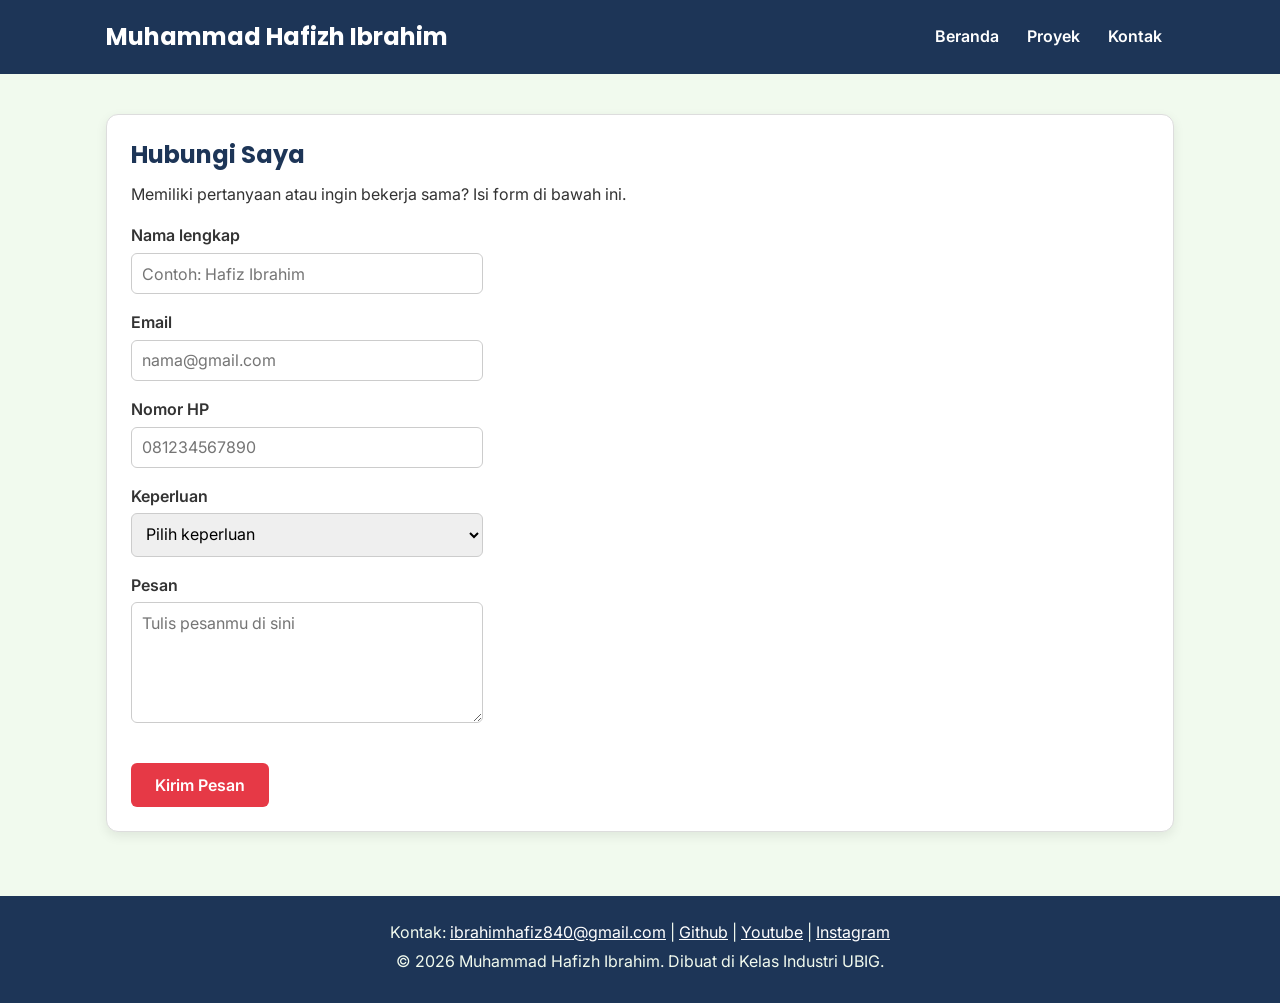
==== kontak.html @ fad22f4e "fix: merapikan susunan file" ====
<!doctype html>
<html lang="id">
  <head>
    <meta charset="UTF-8" />
    <meta name="viewport" content="width=device-width, initial-scale=1.0" />
    <title>Muhammad Hafizh Ibrahim | Hubungi Saya</title>
    <link rel="preconnect" href="https://fonts.googleapis.com">
    <link rel="preconnect" href="https://fonts.gstatic.com" crossorigin>
    <link href="https://fonts.googleapis.com/css2?family=Inter:wght@400;600&family=Poppins:wght@600;700&display=swap" rel="stylesheet">
    <link rel="stylesheet" href="css/style.css">
  </head>
  <body>
    <header>
      <div class="container navbar">
        <h1>Muhammad Hafizh Ibrahim</h1>
        <nav>
          <ul>
            <li><a href="index.html">Beranda</a></li>
            <li><a href="proyek.html">Proyek</a></li>
            <li><a href="kontak.html">Kontak</a></li>
          </ul>
        </nav>
      </div>
    </header>

    <main>
      <div class="container">
        <section class="kartu">
          <h2>Hubungi Saya</h2>
          <p>Memiliki pertanyaan atau ingin bekerja sama? Isi form di bawah ini.</p>
          <form>
            <p>
              <label for="nama">Nama lengkap</label><br>
              <input type="text" id="nama" name="nama" placeholder="Contoh: Hafiz Ibrahim" required>
            </p>
            <p>
              <label for="email">Email</label><br>
              <input type="email" id="email" name="email" placeholder="nama@gmail.com" required>
            </p>
            <p>
              <label for="hp">Nomor HP</label><br>
              <input type="tel" id="hp" name="hp" placeholder="081234567890" required>
            </p>
            <p>
              <label for="keperluan">Keperluan</label><br>
              <select id="keperluan" name="keperluan" required>
                <option value=""> Pilih keperluan </option>
                <option value="bertanya">Bertanya</option>
                <option value="kerja-sama">Kerja Sama</option>
                <option value="lainnya">Lainnya</option>
              </select>
            </p>
            <p>
              <label for="pesan">Pesan</label><br>
              <textarea id="pesan" name="pesan" rows="5" cols="40" placeholder="Tulis pesanmu di sini" required></textarea>
            </p>
            <button type="submit">Kirim Pesan</button>
          </form>
        </section>
      </div>
    </main>

    <footer>
      <p>Kontak: <a href="mailto:ibrahimhafiz840@gmail.com">ibrahimhafiz840@gmail.com</a> | <a href="https://github.com/mhafizhibrahim" target="_blank">Github</a> | <a href="https://www.youtube.com/@Huezaa" target="_blank">Youtube</a> | <a href="https://www.instagram.com/hpissnc_/" target="_blank">Instagram</a></p>
      <p>&copy; 2026 Muhammad Hafizh Ibrahim. Dibuat di Kelas Industri UBIG.</p>
    </footer>
  </body>
</html>
---- css/style.css ----
/* 1. Reset */
* {
  box-sizing: border-box;
  margin: 0;
}

img {
  max-width: 100%;
  height: auto;
}

/* 2. Dasar halaman: warna dan huruf */
body {
  font-family: "Inter", Arial, sans-serif;
  font-size: 1rem;
  line-height: 1.6;
  color: #333333;
  background-color: #F1FAEE;
}

h1, h2, h3 {
  font-family: "Poppins", Arial, sans-serif;
  color: #1D3557;
  line-height: 1.3;
}

h2 { margin-bottom: 0.75rem; }
p, ul, ol { margin-bottom: 1rem; }
a { color: #E63946; }

/* 3. Wadah, header, dan menu */
.container {
  max-width: 1100px;
  margin: 0 auto;
  padding: 0 1rem;
}

header {
  background-color: #1D3557;
  color: #FFFFFF;
  padding: 1rem 0;
}

header h1 {
  color: #FFFFFF;
  font-size: 1.5rem;
}

.navbar {
  display: flex;
  flex-wrap: wrap;
  justify-content: space-between;
  align-items: center;
  gap: 0.5rem;
}

nav ul {
  display: flex;
  gap: 0.25rem;
  padding: 0;
  margin: 0;
  list-style: none;
}

nav a {
  display: inline-block;
  padding: 0.5rem 0.75rem;
  border-radius: 6px;
  color: #FFFFFF;
  font-weight: 600;
  text-decoration: none;
}

/* 4. Isi utama, hero, dan kartu */
main {
  padding: 1.5rem 0;
}

.hero {
  display: flex;
  flex-direction: column;
  align-items: center;
  gap: 1.5rem;
  padding: 1rem 0 2rem;
  text-align: center;
}

.hero img {
  border: 4px solid #E63946;
  border-radius: 50%;
}

.hero h2 {
  font-size: 2rem;
}

.tombol {
  display: inline-block;
  padding: 0.75rem 1.5rem;
  border-radius: 6px;
  background-color: #E63946;
  color: #FFFFFF;
  font-weight: 600;
  text-decoration: none;
}

.kartu {
  background-color: #FFFFFF;
  padding: 1rem;
  margin-bottom: 1.5rem;
  border: 1px solid #DDDDDD;
  border-radius: 12px;
  box-shadow: 0 4px 12px rgba(0, 0, 0, 0.08);
}

.daftar-kartu {
  display: flex;
  flex-wrap: wrap;
  gap: 1.5rem;
  margin-bottom: 1.5rem;
}

.daftar-kartu .kartu {
  flex: 1 1 280px;
  margin-bottom: 0;
}

article img {
  border-radius: 8px;
  border: 1px solid #DDDDDD;
}

/* 5. Tabel */
table {
  border-collapse: collapse;
  width: 100%;
}

caption {
  font-weight: 600;
  text-align: left;
  margin-bottom: 0.5rem;
}

th, td {
  border: 1px solid #CCCCCC;
  padding: 0.5rem 0.75rem;
  text-align: left;
}

th {
  background-color: #1D3557;
  color: #FFFFFF;
}

/* 6. Form */
label {
  font-weight: 600;
}

input, select, textarea {
  width: 100%;
  max-width: 22rem;
  padding: 0.6rem;
  margin-top: 0.25rem;
  border: 1px solid #CCCCCC;
  border-radius: 6px;
  font-family: inherit;
  font-size: 1rem;
}

button {
  padding: 0.75rem 1.5rem;
  border: none;
  border-radius: 6px;
  background-color: #E63946;
  color: #FFFFFF;
  font-family: inherit;
  font-size: 1rem;
  font-weight: 600;
  cursor: pointer;
  margin-top: 1rem;
}

/* 7. Footer */
footer {
  background-color: #1D3557;
  color: #F1FAEE;
  text-align: center;
  padding: 1.5rem;
}

footer p { margin-bottom: 0.25rem; }
footer a { color: #FFFFFF; }

/* 8. Tablet: lebar layar 768px ke atas */
@media (min-width: 768px) {
  .hero {
    flex-direction: row;
    padding: 2rem 0 3rem;
    text-align: left;
  }
  .kartu {
  padding: 1.5rem;
  }
}

/* 9. Laptop: lebar layar 1024px ke atas */
@media (min-width: 1024px) {
  main {
    padding: 2.5rem 0;
  }
  .hero {
    gap: 3rem;
  }
  .hero h2 {
    font-size: 2.75rem;
  }
}
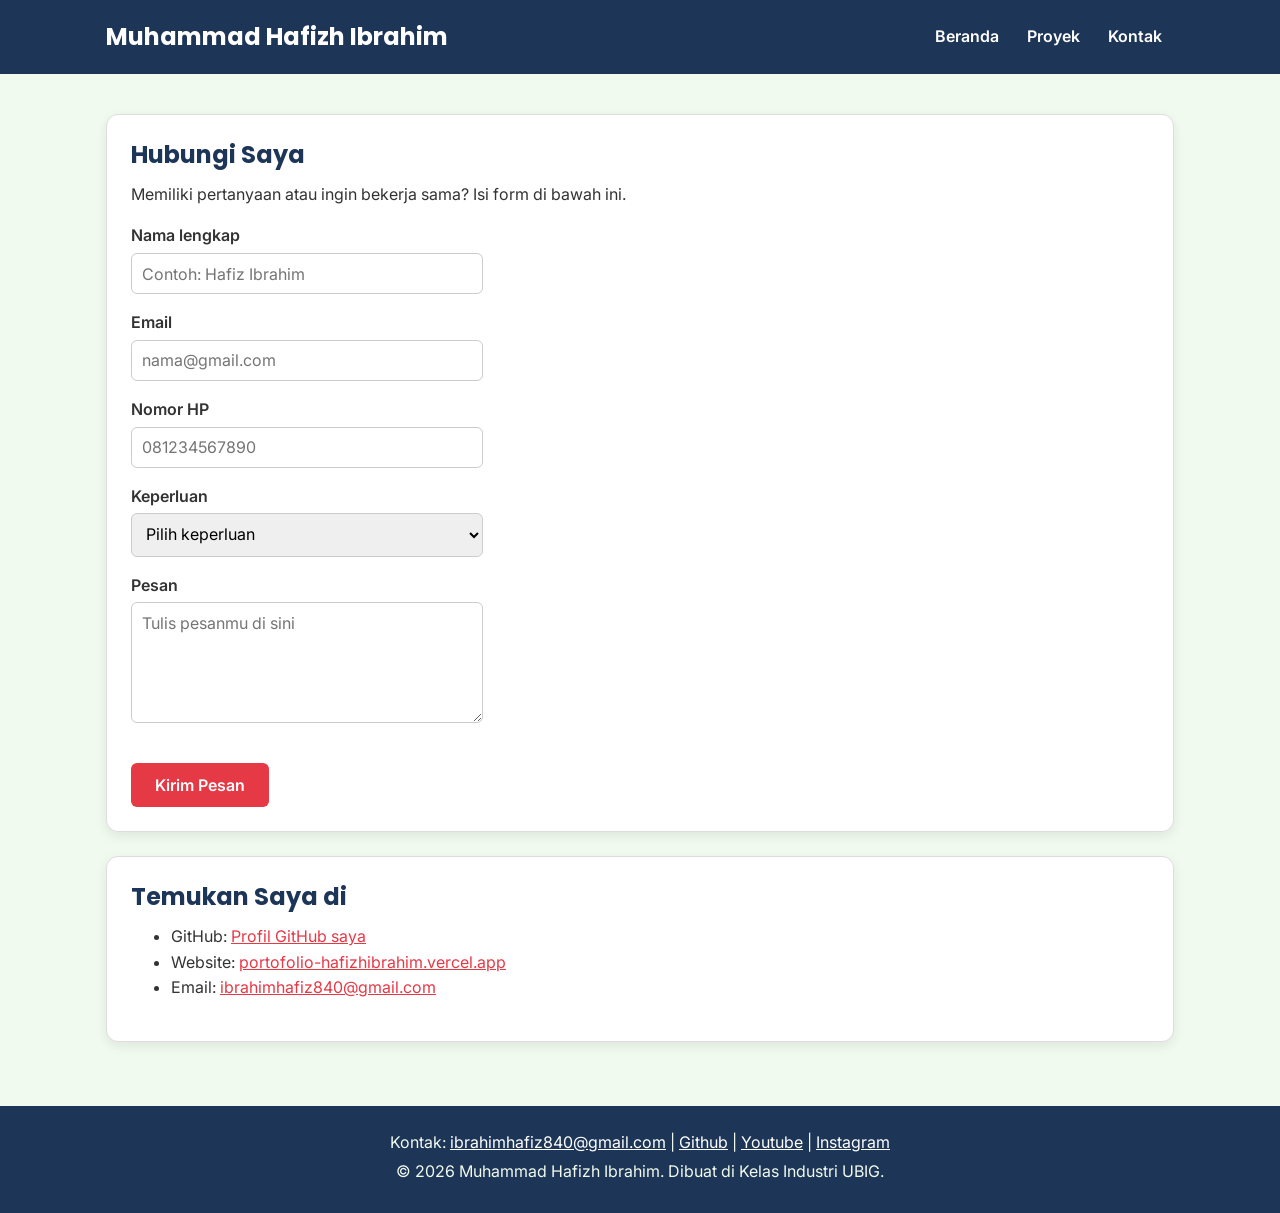
==== commit 20f73660: "feat: tambah kartu media sosial di halaman kontak" ====
--- a/kontak.html
+++ b/kontak.html
@@ -4,10 +4,13 @@
     <meta charset="UTF-8" />
     <meta name="viewport" content="width=device-width, initial-scale=1.0" />
     <title>Muhammad Hafizh Ibrahim | Hubungi Saya</title>
-    <link rel="preconnect" href="https://fonts.googleapis.com">
-    <link rel="preconnect" href="https://fonts.gstatic.com" crossorigin>
-    <link href="https://fonts.googleapis.com/css2?family=Inter:wght@400;600&family=Poppins:wght@600;700&display=swap" rel="stylesheet">
-    <link rel="stylesheet" href="css/style.css">
+    <link rel="preconnect" href="https://fonts.googleapis.com" />
+    <link rel="preconnect" href="https://fonts.gstatic.com" crossorigin />
+    <link
+      href="https://fonts.googleapis.com/css2?family=Inter:wght@400;600&family=Poppins:wght@600;700&display=swap"
+      rel="stylesheet"
+    />
+    <link rel="stylesheet" href="css/style.css" />
   </head>
   <body>
     <header>
@@ -27,42 +30,101 @@
       <div class="container">
         <section class="kartu">
           <h2>Hubungi Saya</h2>
-          <p>Memiliki pertanyaan atau ingin bekerja sama? Isi form di bawah ini.</p>
+          <p>
+            Memiliki pertanyaan atau ingin bekerja sama? Isi form di bawah ini.
+          </p>
           <form>
             <p>
-              <label for="nama">Nama lengkap</label><br>
-              <input type="text" id="nama" name="nama" placeholder="Contoh: Hafiz Ibrahim" required>
+              <label for="nama">Nama lengkap</label><br />
+              <input
+                type="text"
+                id="nama"
+                name="nama"
+                placeholder="Contoh: Hafiz Ibrahim"
+                required
+              />
             </p>
             <p>
-              <label for="email">Email</label><br>
-              <input type="email" id="email" name="email" placeholder="nama@gmail.com" required>
+              <label for="email">Email</label><br />
+              <input
+                type="email"
+                id="email"
+                name="email"
+                placeholder="nama@gmail.com"
+                required
+              />
             </p>
             <p>
-              <label for="hp">Nomor HP</label><br>
-              <input type="tel" id="hp" name="hp" placeholder="081234567890" required>
+              <label for="hp">Nomor HP</label><br />
+              <input
+                type="tel"
+                id="hp"
+                name="hp"
+                placeholder="081234567890"
+                required
+              />
             </p>
             <p>
-              <label for="keperluan">Keperluan</label><br>
+              <label for="keperluan">Keperluan</label><br />
               <select id="keperluan" name="keperluan" required>
-                <option value=""> Pilih keperluan </option>
+                <option value="">Pilih keperluan</option>
                 <option value="bertanya">Bertanya</option>
                 <option value="kerja-sama">Kerja Sama</option>
                 <option value="lainnya">Lainnya</option>
               </select>
             </p>
             <p>
-              <label for="pesan">Pesan</label><br>
-              <textarea id="pesan" name="pesan" rows="5" cols="40" placeholder="Tulis pesanmu di sini" required></textarea>
+              <label for="pesan">Pesan</label><br />
+              <textarea
+                id="pesan"
+                name="pesan"
+                rows="5"
+                cols="40"
+                placeholder="Tulis pesanmu di sini"
+                required
+              ></textarea>
             </p>
             <button type="submit">Kirim Pesan</button>
           </form>
+        </section>
+        <section class="kartu">
+          <h2>Temukan Saya di</h2>
+          <ul>
+            <li>
+              GitHub:
+              <a href="https://github.com/mhafizhibrahim" target="_blank"
+                >Profil GitHub saya</a
+              >
+            </li>
+            <li>
+              Website:
+              <a href="https://portofolio-hafizhibrahim.vercel.app"
+                >portofolio-hafizhibrahim.vercel.app</a
+              >
+            </li>
+            <li>
+              Email:
+              <a href="mailto:ibrahimhafiz840@gmail.com"
+                >ibrahimhafiz840@gmail.com</a
+              >
+            </li>
+          </ul>
         </section>
       </div>
     </main>
 
     <footer>
-      <p>Kontak: <a href="mailto:ibrahimhafiz840@gmail.com">ibrahimhafiz840@gmail.com</a> | <a href="https://github.com/mhafizhibrahim" target="_blank">Github</a> | <a href="https://www.youtube.com/@Huezaa" target="_blank">Youtube</a> | <a href="https://www.instagram.com/hpissnc_/" target="_blank">Instagram</a></p>
+      <p>
+        Kontak:
+        <a href="mailto:ibrahimhafiz840@gmail.com">ibrahimhafiz840@gmail.com</a>
+        |
+        <a href="https://github.com/mhafizhibrahim" target="_blank">Github</a> |
+        <a href="https://www.youtube.com/@Huezaa" target="_blank">Youtube</a> |
+        <a href="https://www.instagram.com/hpissnc_/" target="_blank"
+          >Instagram</a
+        >
+      </p>
       <p>&copy; 2026 Muhammad Hafizh Ibrahim. Dibuat di Kelas Industri UBIG.</p>
     </footer>
   </body>
-</html>+</html>
